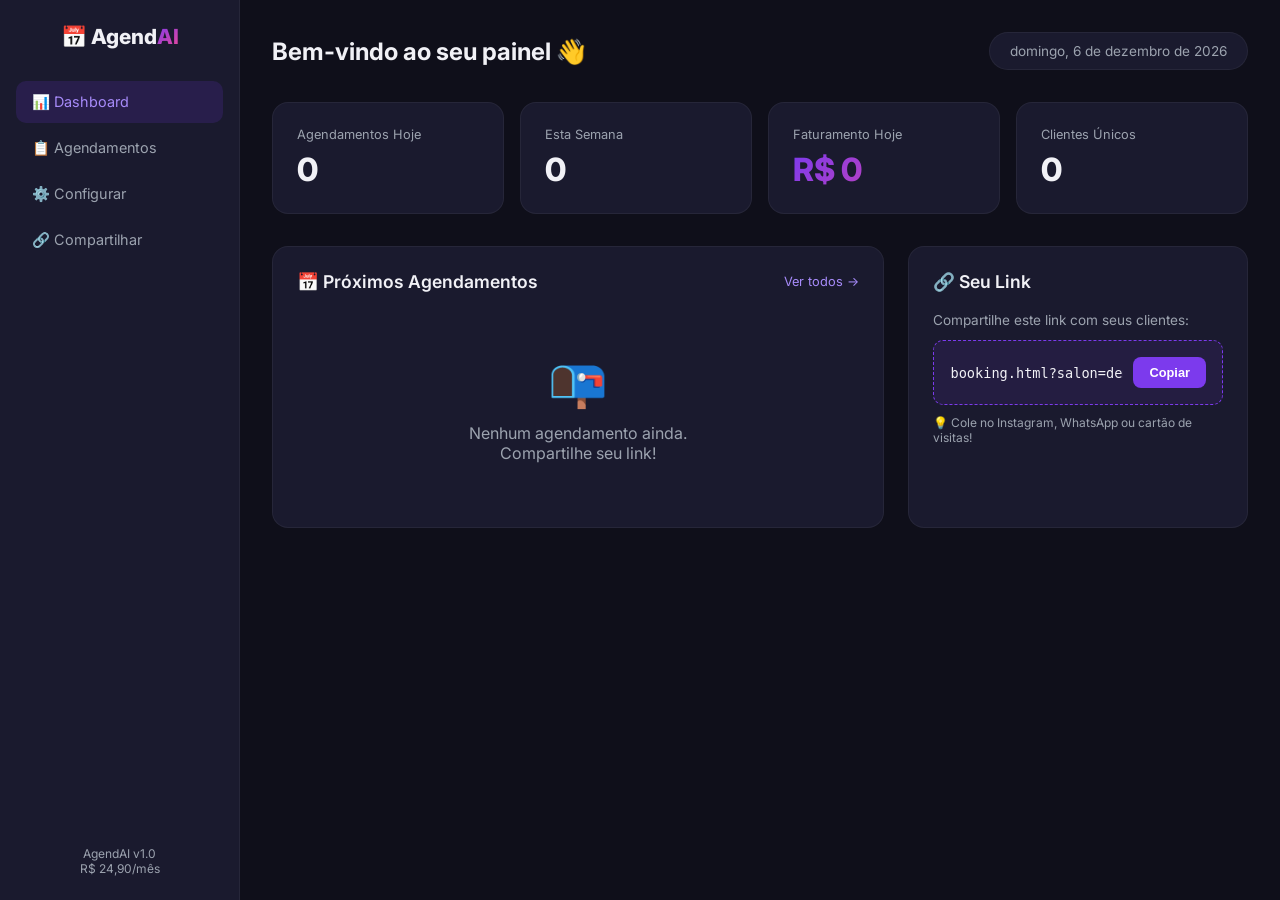
==== admin.html @ f523b021 "AgendAI v1.0 - Sistema de agendamento para salões" ====
<!DOCTYPE html>
<html lang="pt-BR">
<head>
    <meta charset="UTF-8">
    <meta name="viewport" content="width=device-width, initial-scale=1.0">
    <title>AgendAI — Painel do Salão</title>
    <link href="https://fonts.googleapis.com/css2?family=Inter:wght@300;400;500;600;700;800;900&display=swap" rel="stylesheet">
    <style>
        :root {
            --primary: #7C3AED; --primary-light: #A78BFA; --bg: #0F0F1A;
            --bg-card: #1A1A2E; --bg-hover: #222240; --text: #F1F1F6; --text-muted: #9CA3AF;
            --success: #10B981; --warning: #F59E0B; --danger: #EF4444;
            --gradient: linear-gradient(135deg, #7C3AED 0%, #EC4899 100%); --radius: 16px;
        }
        * { margin: 0; padding: 0; box-sizing: border-box; }
        body { font-family: 'Inter', sans-serif; background: var(--bg); color: var(--text); min-height: 100vh; display: flex; }

        .sidebar { width: 240px; background: var(--bg-card); border-right: 1px solid rgba(255,255,255,0.05);
            padding: 24px 16px; display: flex; flex-direction: column; position: fixed; height: 100vh; }
        .sidebar-logo { font-size: 1.3rem; font-weight: 800; margin-bottom: 32px; text-align: center; }
        .sidebar-logo span { background: var(--gradient); -webkit-background-clip: text; -webkit-text-fill-color: transparent; }
        .nav-item { display: flex; align-items: center; gap: 10px; padding: 12px 16px; border-radius: 10px;
            color: var(--text-muted); cursor: pointer; transition: all 0.2s; font-size: 0.9rem; margin-bottom: 4px; }
        .nav-item:hover { background: rgba(255,255,255,0.05); color: var(--text); }
        .nav-item.active { background: rgba(124,58,237,0.15); color: var(--primary-light); }
        .sidebar-footer { margin-top: auto; text-align: center; font-size: 0.75rem; color: var(--text-muted); }

        .main { margin-left: 240px; flex: 1; padding: 32px; }
        .page-header { display: flex; justify-content: space-between; align-items: center; margin-bottom: 32px; }
        .page-header h1 { font-size: 1.5rem; font-weight: 700; }
        .date-badge { background: var(--bg-card); padding: 10px 20px; border-radius: 50px;
            font-size: 0.85rem; color: var(--text-muted); border: 1px solid rgba(255,255,255,0.05); }

        .stats-grid { display: grid; grid-template-columns: repeat(4, 1fr); gap: 16px; margin-bottom: 32px; }
        .stat-card { background: var(--bg-card); border-radius: var(--radius); padding: 24px;
            border: 1px solid rgba(255,255,255,0.05); }
        .stat-label { font-size: 0.8rem; color: var(--text-muted); margin-bottom: 8px; }
        .stat-value { font-size: 2rem; font-weight: 800; }
        .stat-value.revenue { background: var(--gradient); -webkit-background-clip: text; -webkit-text-fill-color: transparent; }
        .stat-change { font-size: 0.75rem; margin-top: 4px; }
        .stat-change.up { color: var(--success); }
        .stat-change.down { color: var(--danger); }

        .content-grid { display: grid; grid-template-columns: 2fr 1fr; gap: 24px; }

        .card { background: var(--bg-card); border-radius: var(--radius); padding: 24px;
            border: 1px solid rgba(255,255,255,0.05); }
        .card-header { display: flex; justify-content: space-between; align-items: center; margin-bottom: 20px; }
        .card-header h2 { font-size: 1.1rem; font-weight: 600; }
        .card-action { font-size: 0.8rem; color: var(--primary-light); cursor: pointer; }

        .booking-row { display: flex; align-items: center; gap: 14px; padding: 14px;
            border-radius: 10px; margin-bottom: 8px; transition: background 0.2s; }
        .booking-row:hover { background: var(--bg-hover); }
        .booking-time { font-size: 0.85rem; font-weight: 700; min-width: 50px; color: var(--primary-light); }
        .booking-info { flex: 1; }
        .booking-info h4 { font-size: 0.9rem; font-weight: 500; }
        .booking-info p { font-size: 0.75rem; color: var(--text-muted); }
        .booking-status { padding: 4px 12px; border-radius: 50px; font-size: 0.7rem; font-weight: 600; }
        .status-confirmed { background: rgba(16,185,129,0.15); color: var(--success); }
        .status-pending { background: rgba(245,158,11,0.15); color: var(--warning); }
        .status-cancelled { background: rgba(239,68,68,0.15); color: var(--danger); }

        .empty-state { text-align: center; padding: 40px; color: var(--text-muted); }
        .empty-state span { font-size: 3rem; display: block; margin-bottom: 12px; }

        .link-box { background: rgba(124,58,237,0.1); border: 1px dashed var(--primary);
            border-radius: 10px; padding: 16px; margin-top: 12px; display: flex; align-items: center; gap: 10px; }
        .link-box input { flex: 1; background: none; border: none; color: var(--text); font-size: 0.85rem;
            font-family: monospace; outline: none; }
        .link-box button { background: var(--primary); color: white; border: none; padding: 8px 16px;
            border-radius: 8px; cursor: pointer; font-size: 0.8rem; font-weight: 600; }

        .setup-form { margin-top: 16px; }
        .setup-form .input-row { margin-bottom: 12px; }
        .setup-form label { display: block; font-size: 0.8rem; color: var(--text-muted); margin-bottom: 4px; }
        .setup-form input, .setup-form select { width: 100%; padding: 10px 14px; background: var(--bg);
            border: 1px solid rgba(255,255,255,0.08); border-radius: 8px; color: var(--text);
            font-size: 0.9rem; font-family: inherit; outline: none; }
        .setup-form input:focus, .setup-form select:focus { border-color: var(--primary); }
        .btn-sm { padding: 10px 20px; background: var(--gradient); color: white; border: none;
            border-radius: 50px; font-weight: 600; cursor: pointer; font-size: 0.85rem; font-family: inherit; margin-top: 12px; }

        @media (max-width: 1024px) {
            .sidebar { display: none; }
            .main { margin-left: 0; }
            .stats-grid { grid-template-columns: repeat(2, 1fr); }
            .content-grid { grid-template-columns: 1fr; }
        }
    </style>
</head>
<body>
    <aside class="sidebar">
        <div class="sidebar-logo">📅 Agend<span>AI</span></div>
        <div class="nav-item active" onclick="showPage('dashboard')">📊 Dashboard</div>
        <div class="nav-item" onclick="showPage('bookings')">📋 Agendamentos</div>
        <div class="nav-item" onclick="showPage('config')">⚙️ Configurar</div>
        <div class="nav-item" onclick="showPage('share')">🔗 Compartilhar</div>
        <div class="sidebar-footer">AgendAI v1.0<br>R$ 24,90/mês</div>
    </aside>

    <main class="main">
        <!-- Dashboard Page -->
        <div id="pageDashboard">
            <div class="page-header">
                <h1>Bem-vindo ao seu painel 👋</h1>
                <div class="date-badge" id="todayDate"></div>
            </div>

            <div class="stats-grid">
                <div class="stat-card">
                    <p class="stat-label">Agendamentos Hoje</p>
                    <p class="stat-value" id="statToday">0</p>
                </div>
                <div class="stat-card">
                    <p class="stat-label">Esta Semana</p>
                    <p class="stat-value" id="statWeek">0</p>
                </div>
                <div class="stat-card">
                    <p class="stat-label">Faturamento Hoje</p>
                    <p class="stat-value revenue" id="statRevenue">R$ 0</p>
                </div>
                <div class="stat-card">
                    <p class="stat-label">Clientes Únicos</p>
                    <p class="stat-value" id="statClients">0</p>
                </div>
            </div>

            <div class="content-grid">
                <div class="card">
                    <div class="card-header">
                        <h2>📅 Próximos Agendamentos</h2>
                        <span class="card-action" onclick="showPage('bookings')">Ver todos →</span>
                    </div>
                    <div id="upcomingList">
                        <div class="empty-state"><span>📭</span>Nenhum agendamento ainda.<br>Compartilhe seu link para receber clientes!</div>
                    </div>
                </div>
                <div class="card">
                    <div class="card-header"><h2>🔗 Seu Link</h2></div>
                    <p style="font-size:0.85rem;color:var(--text-muted);margin-bottom:12px;">Compartilhe este link com seus clientes:</p>
                    <div class="link-box">
                        <input type="text" id="shareLink" value="booking.html?salon=demo" readonly>
                        <button onclick="copyLink()">Copiar</button>
                    </div>
                    <p style="font-size:0.75rem;color:var(--text-muted);margin-top:10px;">💡 Cole no Instagram, WhatsApp ou cartão de visitas!</p>
                </div>
            </div>
        </div>

        <!-- Bookings Page -->
        <div id="pageBookings" style="display:none;">
            <div class="page-header">
                <h1>📋 Todos os Agendamentos</h1>
            </div>
            <div class="card">
                <div id="allBookingsList">
                    <div class="empty-state"><span>📭</span>Nenhum agendamento registrado.</div>
                </div>
            </div>
        </div>

        <!-- Config Page -->
        <div id="pageConfig" style="display:none;">
            <div class="page-header"><h1>⚙️ Configurar Salão</h1></div>
            <div class="card">
                <div class="card-header"><h2>Dados do Salão</h2></div>
                <div class="setup-form">
                    <div class="input-row">
                        <label>Nome do Salão</label>
                        <input type="text" id="cfgName" placeholder="Meu Salão">
                    </div>
                    <div class="input-row">
                        <label>Endereço</label>
                        <input type="text" id="cfgAddr" placeholder="Rua, número — Cidade">
                    </div>
                    <div class="input-row">
                        <label>WhatsApp do Salão</label>
                        <input type="tel" id="cfgPhone" placeholder="(11) 99999-9999">
                    </div>
                    <button class="btn-sm" onclick="saveConfig()">Salvar Configurações</button>
                </div>
            </div>
        </div>

        <!-- Share Page -->
        <div id="pageShare" style="display:none;">
            <div class="page-header"><h1>🔗 Compartilhar Link</h1></div>
            <div class="card">
                <div class="card-header"><h2>Link de Agendamento</h2></div>
                <p style="font-size:0.9rem;color:var(--text-muted);margin-bottom:16px;">Envie este link para seus clientes agendarem online:</p>
                <div class="link-box">
                    <input type="text" id="shareLink2" value="booking.html?salon=demo" readonly>
                    <button onclick="copyLink()">Copiar</button>
                </div>
                <h3 style="margin-top:24px;font-size:0.95rem;">Compartilhar via:</h3>
                <div style="display:flex;gap:12px;margin-top:12px;">
                    <button class="btn-sm" onclick="shareWhatsApp()">📱 WhatsApp</button>
                    <button class="btn-sm" onclick="shareInstagram()">📸 Instagram</button>
                </div>
            </div>
        </div>
    </main>

    <script>
    const SALON_ID = 'demo';

    function init() {
        document.getElementById('todayDate').textContent =
            new Date().toLocaleDateString('pt-BR', { weekday: 'long', day: 'numeric', month: 'long', year: 'numeric' });
        loadStats();
        loadUpcoming();
    }

    function getBookings() {
        return JSON.parse(localStorage.getItem(`agendai_${SALON_ID}_bookings`) || '[]');
    }

    function loadStats() {
        const bookings = getBookings();
        const today = new Date().toISOString().split('T')[0];
        const todayBookings = bookings.filter(b => b.date === today);

        const weekStart = new Date();
        weekStart.setDate(weekStart.getDate() - weekStart.getDay());
        const weekBookings = bookings.filter(b => new Date(b.date) >= weekStart);

        const uniquePhones = new Set(bookings.map(b => b.clientPhone));

        document.getElementById('statToday').textContent = todayBookings.length;
        document.getElementById('statWeek').textContent = weekBookings.length;
        document.getElementById('statRevenue').textContent = `R$ ${todayBookings.reduce((s, b) => s + (b.price || 0), 0)}`;
        document.getElementById('statClients').textContent = uniquePhones.size;
    }

    function loadUpcoming() {
        const bookings = getBookings();
        const today = new Date().toISOString().split('T')[0];
        const upcoming = bookings.filter(b => b.date >= today).sort((a, b) => a.date.localeCompare(b.date) || a.time.localeCompare(b.time)).slice(0, 8);

        const container = document.getElementById('upcomingList');
        if (upcoming.length === 0) {
            container.innerHTML = '<div class="empty-state"><span>📭</span>Nenhum agendamento ainda.<br>Compartilhe seu link!</div>';
            return;
        }

        container.innerHTML = upcoming.map(b => `
            <div class="booking-row">
                <span class="booking-time">${b.time}</span>
                <div class="booking-info">
                    <h4>${b.clientName}</h4>
                    <p>${b.service} • ${b.pro} • ${new Date(b.date + 'T12:00:00').toLocaleDateString('pt-BR', { day: 'numeric', month: 'short' })}</p>
                </div>
                <span class="booking-status status-${b.status}">${b.status === 'confirmed' ? 'Confirmado' : b.status}</span>
            </div>
        `).join('');

        // Also update all bookings page
        document.getElementById('allBookingsList').innerHTML = bookings.sort((a, b) => b.createdAt?.localeCompare(a.createdAt)).map(b => `
            <div class="booking-row">
                <span class="booking-time">${b.time}</span>
                <div class="booking-info">
                    <h4>${b.clientName} — ${b.clientPhone}</h4>
                    <p>${b.service} • ${b.pro} • ${new Date(b.date + 'T12:00:00').toLocaleDateString('pt-BR', { weekday: 'short', day: 'numeric', month: 'short' })}</p>
                </div>
                <span class="booking-status status-${b.status}">${b.status === 'confirmed' ? 'Confirmado' : b.status}</span>
            </div>
        `).join('');
    }

    function showPage(page) {
        document.querySelectorAll('.main > div').forEach(d => d.style.display = 'none');
        document.querySelectorAll('.nav-item').forEach(n => n.classList.remove('active'));

        const pages = { dashboard: 'pageDashboard', bookings: 'pageBookings', config: 'pageConfig', share: 'pageShare' };
        document.getElementById(pages[page]).style.display = 'block';
        event.target.classList.add('active');

        if (page === 'bookings') loadUpcoming();
    }

    function copyLink() {
        const input = document.getElementById('shareLink');
        input.select();
        document.execCommand('copy');
        alert('Link copiado!');
    }

    function shareWhatsApp() {
        const link = document.getElementById('shareLink').value;
        window.open(`https://wa.me/?text=Agende seu horário online: ${encodeURIComponent(link)}`, '_blank');
    }

    function saveConfig() {
        const config = {
            name: document.getElementById('cfgName').value,
            address: document.getElementById('cfgAddr').value,
            phone: document.getElementById('cfgPhone').value,
        };
        localStorage.setItem(`agendai_${SALON_ID}_config`, JSON.stringify(config));
        alert('Configurações salvas!');
    }

    init();
    </script>
</body>
</html>
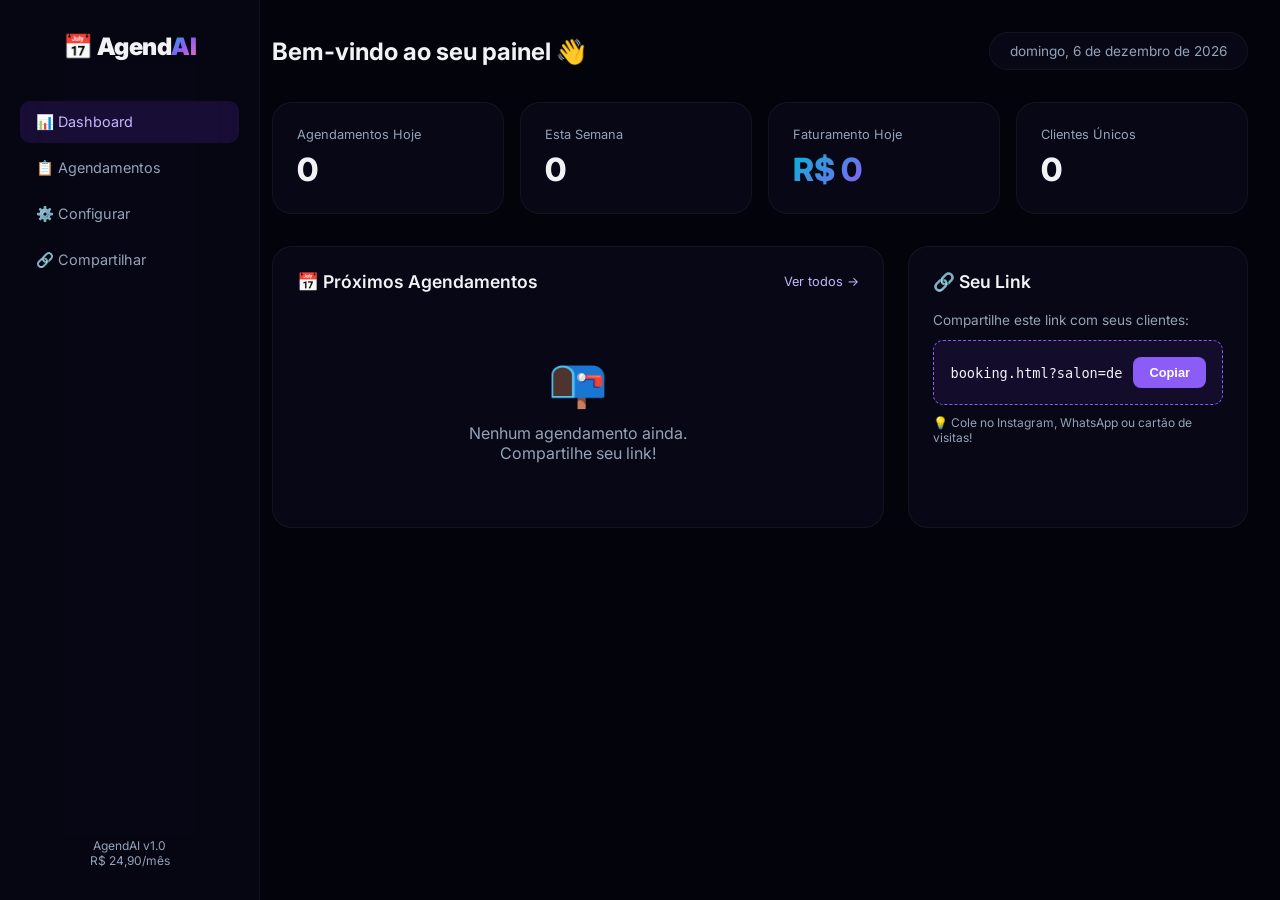
==== commit 23beb528: "Fix root routing to point to booking screen and fix portal links" ====
--- a/admin.html
+++ b/admin.html
@@ -7,17 +7,18 @@
     <link href="https://fonts.googleapis.com/css2?family=Inter:wght@300;400;500;600;700;800;900&display=swap" rel="stylesheet">
     <style>
         :root {
-            --primary: #7C3AED; --primary-light: #A78BFA; --bg: #0F0F1A;
-            --bg-card: #1A1A2E; --bg-hover: #222240; --text: #F1F1F6; --text-muted: #9CA3AF;
+            --primary: #8B5CF6; --primary-light: #C4B5FD; --bg: #03030b;
+            --bg-card: rgba(15, 15, 35, 0.45); --bg-hover: rgba(34, 34, 64, 0.6); --text: #F1F1F6; --text-muted: #94A3B8;
             --success: #10B981; --warning: #F59E0B; --danger: #EF4444;
-            --gradient: linear-gradient(135deg, #7C3AED 0%, #EC4899 100%); --radius: 16px;
+            --gradient: linear-gradient(135deg, #06B6D4 0%, #8B5CF6 50%, #F472B6 100%); --radius: 20px;
+            --glass: blur(40px) saturate(220%);
         }
         * { margin: 0; padding: 0; box-sizing: border-box; }
         body { font-family: 'Inter', sans-serif; background: var(--bg); color: var(--text); min-height: 100vh; display: flex; }
 
-        .sidebar { width: 240px; background: var(--bg-card); border-right: 1px solid rgba(255,255,255,0.05);
-            padding: 24px 16px; display: flex; flex-direction: column; position: fixed; height: 100vh; }
-        .sidebar-logo { font-size: 1.3rem; font-weight: 800; margin-bottom: 32px; text-align: center; }
+        .sidebar { width: 260px; background: rgba(8, 8, 20, 0.8); border-right: 1px solid rgba(255,255,255,0.05);
+            padding: 32px 20px; display: flex; flex-direction: column; position: fixed; height: 100vh; backdrop-filter: var(--glass); }
+        .sidebar-logo { font-size: 1.5rem; font-weight: 900; margin-bottom: 40px; text-align: center; letter-spacing: -0.02em; }
         .sidebar-logo span { background: var(--gradient); -webkit-background-clip: text; -webkit-text-fill-color: transparent; }
         .nav-item { display: flex; align-items: center; gap: 10px; padding: 12px 16px; border-radius: 10px;
             color: var(--text-muted); cursor: pointer; transition: all 0.2s; font-size: 0.9rem; margin-bottom: 4px; }
@@ -87,15 +88,23 @@
             .stats-grid { grid-template-columns: repeat(2, 1fr); }
             .content-grid { grid-template-columns: 1fr; }
         }
+        /* BUG#8 FIX: classe de highlight que estava sendo adicionada via JS mas não existia no CSS */
+        @keyframes highlightPulse {
+            0%   { box-shadow: 0 0 0 0 rgba(124,58,237,0.5); }
+            50%  { box-shadow: 0 0 24px 6px rgba(124,58,237,0.2); }
+            100% { box-shadow: none; }
+        }
+        .new-booking-highlight { animation: highlightPulse 2s ease; }
     </style>
 </head>
 <body>
     <aside class="sidebar">
         <div class="sidebar-logo">📅 Agend<span>AI</span></div>
-        <div class="nav-item active" onclick="showPage('dashboard')">📊 Dashboard</div>
-        <div class="nav-item" onclick="showPage('bookings')">📋 Agendamentos</div>
-        <div class="nav-item" onclick="showPage('config')">⚙️ Configurar</div>
-        <div class="nav-item" onclick="showPage('share')">🔗 Compartilhar</div>
+        <!-- BUG#1 FIX: passando event explicitamente para evitar dependência do `event` global implícito -->
+        <div class="nav-item active" onclick="showPage('dashboard', event)">📊 Dashboard</div>
+        <div class="nav-item" onclick="showPage('bookings', event)">📋 Agendamentos</div>
+        <div class="nav-item" onclick="showPage('config', event)">⚙️ Configurar</div>
+        <div class="nav-item" onclick="showPage('share', event)">🔗 Compartilhar</div>
         <div class="sidebar-footer">AgendAI v1.0<br>R$ 24,90/mês</div>
     </aside>
 
@@ -163,7 +172,8 @@
         <!-- Config Page -->
         <div id="pageConfig" style="display:none;">
             <div class="page-header"><h1>⚙️ Configurar Salão</h1></div>
-            <div class="card">
+            <!-- Dados básicos -->
+            <div class="card" style="margin-bottom:24px;">
                 <div class="card-header"><h2>Dados do Salão</h2></div>
                 <div class="setup-form">
                     <div class="input-row">
@@ -178,9 +188,33 @@
                         <label>WhatsApp do Salão</label>
                         <input type="tel" id="cfgPhone" placeholder="(11) 99999-9999">
                     </div>
-                    <button class="btn-sm" onclick="saveConfig()">Salvar Configurações</button>
-                </div>
-            </div>
+                </div>
+            </div>
+            <!-- Serviços -->
+            <div class="card" style="margin-bottom:24px;">
+                <div class="card-header"><h2>✂️ Serviços</h2></div>
+                <div id="servicesList" style="margin-bottom:12px;"></div>
+                <div style="display:grid;grid-template-columns:1fr 80px 70px auto;gap:8px;align-items:end;">
+                    <div><label style="font-size:0.75rem;color:var(--text-muted);">Nome</label>
+                        <input type="text" id="svcName" placeholder="Ex: Corte Feminino" style="width:100%;padding:8px 10px;background:var(--bg);border:1px solid rgba(255,255,255,0.08);border-radius:8px;color:var(--text);font-family:inherit;outline:none;"></div>
+                    <div><label style="font-size:0.75rem;color:var(--text-muted);">Min</label>
+                        <input type="number" id="svcDur" placeholder="45" min="5" style="width:100%;padding:8px 10px;background:var(--bg);border:1px solid rgba(255,255,255,0.08);border-radius:8px;color:var(--text);font-family:inherit;outline:none;"></div>
+                    <div><label style="font-size:0.75rem;color:var(--text-muted);">R$</label>
+                        <input type="number" id="svcPrice" placeholder="80" min="0" style="width:100%;padding:8px 10px;background:var(--bg);border:1px solid rgba(255,255,255,0.08);border-radius:8px;color:var(--text);font-family:inherit;outline:none;"></div>
+                    <button class="btn-sm" style="margin-top:0;padding:8px 14px;" onclick="addService()">+ Add</button>
+                </div>
+            </div>
+            <!-- Profissionais -->
+            <div class="card" style="margin-bottom:24px;">
+                <div class="card-header"><h2>👤 Profissionais</h2></div>
+                <div id="prosList" style="margin-bottom:12px;"></div>
+                <div style="display:grid;grid-template-columns:1fr auto;gap:8px;align-items:end;">
+                    <div><label style="font-size:0.75rem;color:var(--text-muted);">Nome</label>
+                        <input type="text" id="proName" placeholder="Ex: Ana Paula" style="width:100%;padding:8px 10px;background:var(--bg);border:1px solid rgba(255,255,255,0.08);border-radius:8px;color:var(--text);font-family:inherit;outline:none;"></div>
+                    <button class="btn-sm" style="margin-top:0;padding:8px 14px;" onclick="addPro()">+ Add</button>
+                </div>
+            </div>
+            <button class="btn-sm" onclick="saveConfig()">💾 Salvar Todas as Configurações</button>
         </div>
 
         <!-- Share Page -->
@@ -210,6 +244,29 @@
             new Date().toLocaleDateString('pt-BR', { weekday: 'long', day: 'numeric', month: 'long', year: 'numeric' });
         loadStats();
         loadUpcoming();
+        
+        // Listen for new bookings from the booking iframe
+        window.addEventListener('storage', (e) => {
+            if (e.key === `agendai_${SALON_ID}_bookings` || e.key === 'agendai_new_booking_trigger') {
+                refreshDashboard();
+            }
+        });
+    }
+
+    function refreshDashboard() {
+        loadStats();
+        loadUpcoming();
+        // Add a visual feedback that things updated (Zero-Jank approach)
+        const container = document.getElementById('upcomingList');
+        if (container) {
+            container.style.transition = 'opacity 0.2s ease';
+            container.style.opacity = '0.5';
+            setTimeout(() => {
+                container.style.opacity = '1';
+                container.classList.add('new-booking-highlight');
+                setTimeout(() => container.classList.remove('new-booking-highlight'), 2000);
+            }, 100);
+        }
     }
 
     function getBookings() {
@@ -221,9 +278,12 @@
         const today = new Date().toISOString().split('T')[0];
         const todayBookings = bookings.filter(b => b.date === today);
 
+        // BUG#5 FIX: setHours(0,0,0,0) para evitar erro de fuso horário na comparação de datas
         const weekStart = new Date();
         weekStart.setDate(weekStart.getDate() - weekStart.getDay());
-        const weekBookings = bookings.filter(b => new Date(b.date) >= weekStart);
+        weekStart.setHours(0, 0, 0, 0);
+        // Usa 'T12:00:00' para forçar interpretação local (evita UTC midnight vs local midnight)
+        const weekBookings = bookings.filter(b => new Date(b.date + 'T12:00:00') >= weekStart);
 
         const uniquePhones = new Set(bookings.map(b => b.clientPhone));
 
@@ -255,8 +315,10 @@
             </div>
         `).join('');
 
-        // Also update all bookings page
-        document.getElementById('allBookingsList').innerHTML = bookings.sort((a, b) => b.createdAt?.localeCompare(a.createdAt)).map(b => `
+        // BUG#7 FIX: sort com campo opcional usando fallback para string vazia (evita undefined → ordem não-determinística)
+        document.getElementById('allBookingsList').innerHTML = bookings
+            .sort((a, b) => (b.createdAt || '').localeCompare(a.createdAt || ''))
+            .map(b => `
             <div class="booking-row">
                 <span class="booking-time">${b.time}</span>
                 <div class="booking-info">
@@ -268,37 +330,137 @@
         `).join('');
     }
 
-    function showPage(page) {
-        document.querySelectorAll('.main > div').forEach(d => d.style.display = 'none');
+    // BUG#1 FIX: recebe `ev` explicitamente (event global implícito é deprecado e não confiável)
+    // BUG#2 FIX: seletor [id^="page"] é específico e não afeta elementos não-page
+    function showPage(page, ev) {
+        document.querySelectorAll('[id^="page"]').forEach(d => d.style.display = 'none');
         document.querySelectorAll('.nav-item').forEach(n => n.classList.remove('active'));
 
         const pages = { dashboard: 'pageDashboard', bookings: 'pageBookings', config: 'pageConfig', share: 'pageShare' };
-        document.getElementById(pages[page]).style.display = 'block';
-        event.target.classList.add('active');
+        const pageEl = document.getElementById(pages[page]);
+        if (pageEl) pageEl.style.display = 'block';
+        // Sobe para o .nav-item mesmo que o clique tenha sido num filho (emoji, etc)
+        const navItem = ev && ev.target ? ev.target.closest('.nav-item') : null;
+        if (navItem) navItem.classList.add('active');
 
         if (page === 'bookings') loadUpcoming();
+        if (page === 'config') loadConfigPage();
     }
 
     function copyLink() {
-        const input = document.getElementById('shareLink');
-        input.select();
-        document.execCommand('copy');
+        // Copia do campo visível (shareLink ou shareLink2 dependendo da página ativa)
+        const input = document.getElementById('shareLink2') || document.getElementById('shareLink');
+        if (input) { input.select(); document.execCommand('copy'); }
         alert('Link copiado!');
     }
 
+    // BUG#3 FIX: busca qualquer um dos dois shareLink inputs (dashboard ou share page)
+    function _getShareLink() {
+        const el = document.getElementById('shareLink2') || document.getElementById('shareLink');
+        return el ? el.value : 'booking.html?salon=demo';
+    }
+
     function shareWhatsApp() {
-        const link = document.getElementById('shareLink').value;
-        window.open(`https://wa.me/?text=Agende seu horário online: ${encodeURIComponent(link)}`, '_blank');
-    }
+        const link = _getShareLink();
+        window.open(`https://wa.me/?text=${encodeURIComponent('Agende seu horário online: ' + link)}`, '_blank');
+    }
+
+    // BUG#10 FIX: função shareInstagram estava sendo chamada mas não existia → ReferenceError
+    function shareInstagram() {
+        const link = _getShareLink();
+        if (navigator.clipboard) {
+            navigator.clipboard.writeText(link).then(() => alert('Link copiado! Cole na bio do Instagram 📸'));
+        } else {
+            const tmp = document.createElement('input');
+            document.body.appendChild(tmp);
+            tmp.value = link;
+            tmp.select();
+            document.execCommand('copy');
+            document.body.removeChild(tmp);
+            alert('Link copiado! Cole na bio do Instagram 📸');
+        }
+    }
+
+    // === CONFIG: Estado local de serviços/profissionais ===
+    let cfgServices = [];
+    let cfgPros = [];
+
+    function loadConfigPage() {
+        const saved = JSON.parse(localStorage.getItem(`agendai_${SALON_ID}_config`) || 'null');
+        if (saved) {
+            document.getElementById('cfgName').value  = saved.name    || '';
+            document.getElementById('cfgAddr').value  = saved.address || '';
+            document.getElementById('cfgPhone').value = saved.phone   || '';
+            cfgServices = Array.isArray(saved.services)     ? [...saved.services]     : [];
+            cfgPros     = Array.isArray(saved.professionals) ? saved.professionals.filter(p => p.name !== 'Qualquer') : [];
+        }
+        renderCfgServices();
+        renderCfgPros();
+    }
+
+    function renderCfgServices() {
+        const el = document.getElementById('servicesList');
+        if (!el) return;
+        if (cfgServices.length === 0) { el.innerHTML = '<p style="color:var(--text-muted);font-size:0.8rem;">Nenhum serviço cadastrado ainda.</p>'; return; }
+        el.innerHTML = cfgServices.map((s, i) => `
+            <div style="display:flex;justify-content:space-between;align-items:center;padding:10px 0;border-bottom:1px solid rgba(255,255,255,0.05);">
+                <span style="font-size:0.9rem;">${s.emoji || '✂️'} ${s.name} — ${s.duration}min — R$ ${s.price}</span>
+                <button onclick="removeService(${i})" style="background:rgba(239,68,68,0.15);border:none;color:#EF4444;padding:4px 10px;border-radius:6px;cursor:pointer;">✕</button>
+            </div>
+        `).join('');
+    }
+
+    function renderCfgPros() {
+        const el = document.getElementById('prosList');
+        if (!el) return;
+        if (cfgPros.length === 0) { el.innerHTML = '<p style="color:var(--text-muted);font-size:0.8rem;">Nenhum profissional cadastrado ainda.</p>'; return; }
+        el.innerHTML = cfgPros.map((p, i) => `
+            <div style="display:flex;justify-content:space-between;align-items:center;padding:10px 0;border-bottom:1px solid rgba(255,255,255,0.05);">
+                <span style="font-size:0.9rem;">👤 ${p.name}</span>
+                <button onclick="removePro(${i})" style="background:rgba(239,68,68,0.15);border:none;color:#EF4444;padding:4px 10px;border-radius:6px;cursor:pointer;">✕</button>
+            </div>
+        `).join('');
+    }
+
+    function addService() {
+        const name  = document.getElementById('svcName').value.trim();
+        const dur   = parseInt(document.getElementById('svcDur').value);
+        const price = parseInt(document.getElementById('svcPrice').value);
+        if (!name || !dur || !price) { alert('Preencha nome, duração e preço.'); return; }
+        cfgServices.push({ id: Date.now(), name, duration: dur, price, emoji: '✂️' });
+        document.getElementById('svcName').value = '';
+        document.getElementById('svcDur').value  = '';
+        document.getElementById('svcPrice').value = '';
+        renderCfgServices();
+    }
+
+    function removeService(i) { cfgServices.splice(i, 1); renderCfgServices(); }
+
+    function addPro() {
+        const name = document.getElementById('proName').value.trim();
+        if (!name) { alert('Digite o nome do profissional.'); return; }
+        cfgPros.push({ id: Date.now(), name, emoji: '👤' });
+        document.getElementById('proName').value = '';
+        renderCfgPros();
+    }
+
+    function removePro(i) { cfgPros.splice(i, 1); renderCfgPros(); }
 
     function saveConfig() {
+        // BUG-C2 FIX: salva TODOS os campos necessários para booking.html funcionar corretamente
+        const prosWithQualquer = [...cfgPros, { id: 0, name: 'Qualquer', emoji: '🔄' }];
         const config = {
-            name: document.getElementById('cfgName').value,
-            address: document.getElementById('cfgAddr').value,
-            phone: document.getElementById('cfgPhone').value,
+            name:          document.getElementById('cfgName').value.trim(),
+            address:       document.getElementById('cfgAddr').value.trim(),
+            phone:         document.getElementById('cfgPhone').value.trim(),
+            services:      cfgServices,
+            professionals: prosWithQualquer,
+            hours:         ['08:00','08:30','09:00','09:30','10:00','10:30','11:00','11:30','14:00','14:30','15:00','15:30','16:00','16:30','17:00','17:30','18:00'],
+            closedDays:    [0],
         };
+        if (!config.name) { alert('O nome do salão é obrigatório.'); return; }
         localStorage.setItem(`agendai_${SALON_ID}_config`, JSON.stringify(config));
-        alert('Configurações salvas!');
+        alert('✅ Configurações salvas! Seus clientes já verão as informações atualizadas.');
     }
 
     init();
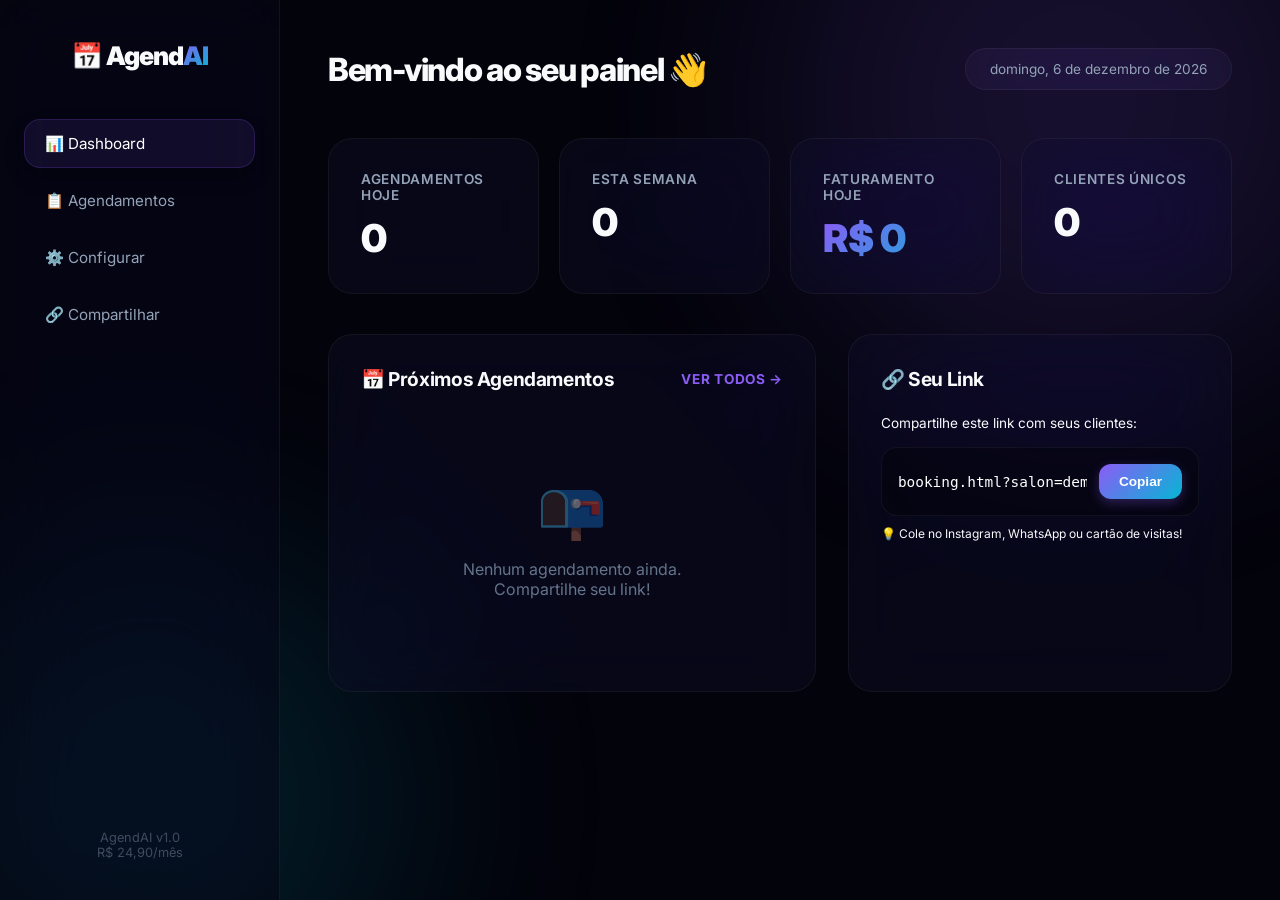
==== commit e2e32081: "feat: sync client portal changes and design variables" ====
--- a/admin.html
+++ b/admin.html
@@ -7,97 +7,136 @@
     <link href="https://fonts.googleapis.com/css2?family=Inter:wght@300;400;500;600;700;800;900&display=swap" rel="stylesheet">
     <style>
         :root {
-            --primary: #8B5CF6; --primary-light: #C4B5FD; --bg: #03030b;
-            --bg-card: rgba(15, 15, 35, 0.45); --bg-hover: rgba(34, 34, 64, 0.6); --text: #F1F1F6; --text-muted: #94A3B8;
-            --success: #10B981; --warning: #F59E0B; --danger: #EF4444;
-            --gradient: linear-gradient(135deg, #06B6D4 0%, #8B5CF6 50%, #F472B6 100%); --radius: 20px;
-            --glass: blur(40px) saturate(220%);
+            --p: #ffffff; --pl: #94a3b8; --bg: #03030b;
+            --bg-card: rgba(15, 15, 35, 0.4); --text: #f8fafc; --muted: #64748b;
+            --acc: #8b5cf6; --acc2: #06b6d4; --success: #10b981;
+            --gradient: linear-gradient(135deg, var(--acc) 0%, var(--acc2) 100%);
+            --glass: blur(40px) saturate(200%);
+            --r: 24px;
         }
         * { margin: 0; padding: 0; box-sizing: border-box; }
-        body { font-family: 'Inter', sans-serif; background: var(--bg); color: var(--text); min-height: 100vh; display: flex; }
-
-        .sidebar { width: 260px; background: rgba(8, 8, 20, 0.8); border-right: 1px solid rgba(255,255,255,0.05);
-            padding: 32px 20px; display: flex; flex-direction: column; position: fixed; height: 100vh; backdrop-filter: var(--glass); }
-        .sidebar-logo { font-size: 1.5rem; font-weight: 900; margin-bottom: 40px; text-align: center; letter-spacing: -0.02em; }
+        body { 
+            font-family: 'Inter', sans-serif; background: var(--bg); color: var(--text); 
+            min-height: 100vh; display: flex; overflow-x: hidden;
+            -webkit-font-smoothing: antialiased;
+        }
+
+        /* Animated Background Orbs */
+        .orb { position: fixed; border-radius: 50%; filter: blur(120px); opacity: 0.15; pointer-events: none; z-index: -1; animation: orbit 20s linear infinite; }
+        .orb-1 { width: 600px; height: 600px; background: var(--acc); top: -200px; right: -100px; }
+        .orb-2 { width: 500px; height: 500px; background: var(--acc2); bottom: -150px; left: -100px; animation-delay: -5s; }
+        @keyframes orbit { 0% { transform: translate(0,0) scale(1); } 50% { transform: translate(50px, 30px) scale(1.1); } 100% { transform: translate(0,0) scale(1); } }
+
+        .sidebar { 
+            width: 280px; background: rgba(8, 8, 20, 0.6); border-right: 1px solid rgba(255,255,255,0.05);
+            padding: 40px 24px; display: flex; flex-direction: column; position: fixed; height: 100vh; 
+            backdrop-filter: var(--glass); z-index: 100;
+        }
+        .sidebar-logo { font-size: 1.6rem; font-weight: 900; margin-bottom: 48px; text-align: center; letter-spacing: -0.04em; }
         .sidebar-logo span { background: var(--gradient); -webkit-background-clip: text; -webkit-text-fill-color: transparent; }
-        .nav-item { display: flex; align-items: center; gap: 10px; padding: 12px 16px; border-radius: 10px;
-            color: var(--text-muted); cursor: pointer; transition: all 0.2s; font-size: 0.9rem; margin-bottom: 4px; }
-        .nav-item:hover { background: rgba(255,255,255,0.05); color: var(--text); }
-        .nav-item.active { background: rgba(124,58,237,0.15); color: var(--primary-light); }
-        .sidebar-footer { margin-top: auto; text-align: center; font-size: 0.75rem; color: var(--text-muted); }
-
-        .main { margin-left: 240px; flex: 1; padding: 32px; }
-        .page-header { display: flex; justify-content: space-between; align-items: center; margin-bottom: 32px; }
-        .page-header h1 { font-size: 1.5rem; font-weight: 700; }
-        .date-badge { background: var(--bg-card); padding: 10px 20px; border-radius: 50px;
-            font-size: 0.85rem; color: var(--text-muted); border: 1px solid rgba(255,255,255,0.05); }
-
-        .stats-grid { display: grid; grid-template-columns: repeat(4, 1fr); gap: 16px; margin-bottom: 32px; }
-        .stat-card { background: var(--bg-card); border-radius: var(--radius); padding: 24px;
-            border: 1px solid rgba(255,255,255,0.05); }
-        .stat-label { font-size: 0.8rem; color: var(--text-muted); margin-bottom: 8px; }
-        .stat-value { font-size: 2rem; font-weight: 800; }
+        
+        .nav-item { 
+            display: flex; align-items: center; gap: 12px; padding: 14px 20px; border-radius: 16px;
+            color: var(--pl); cursor: pointer; transition: all 0.3s cubic-bezier(0.23, 1, 0.32, 1); 
+            font-size: 0.95rem; margin-bottom: 8px; border: 1px solid transparent;
+        }
+        .nav-item:hover { background: rgba(255,255,255,0.03); color: var(--p); transform: translateX(4px); }
+        .nav-item.active { 
+            background: rgba(139, 92, 246, 0.1); color: var(--p); 
+            border-color: rgba(139, 92, 246, 0.2); box-shadow: 0 10px 20px rgba(0,0,0,0.2);
+        }
+        .sidebar-footer { margin-top: auto; text-align: center; font-size: 0.8rem; color: var(--muted); opacity: 0.6; }
+
+        .main { margin-left: 280px; flex: 1; padding: 48px; position: relative; z-index: 1; }
+        .page-header { display: flex; justify-content: space-between; align-items: center; margin-bottom: 48px; }
+        .page-header h1 { font-size: 2rem; font-weight: 800; letter-spacing: -0.04em; }
+        .date-badge { 
+            background: rgba(255,255,255,0.03); padding: 12px 24px; border-radius: 50px;
+            font-size: 0.85rem; color: var(--pl); border: 1px solid rgba(255,255,255,0.05);
+            backdrop-filter: var(--glass);
+        }
+
+        .stats-grid { display: grid; grid-template-columns: repeat(4, 1fr); gap: 20px; margin-bottom: 40px; }
+        .stat-card { 
+            background: var(--bg-card); border-radius: var(--r); padding: 32px;
+            border: 1px solid rgba(255,255,255,0.05); backdrop-filter: var(--glass);
+            transition: all 0.4s cubic-bezier(0.23, 1, 0.32, 1);
+            position: relative; overflow: hidden;
+        }
+        .stat-card:hover { transform: translateY(-8px); border-color: rgba(255,255,255,0.1); box-shadow: 0 20px 40px rgba(0,0,0,0.4); }
+        .stat-card::after { content: ''; position: absolute; inset: 0; background: linear-gradient(90deg, transparent, rgba(255,255,255,0.03), transparent); transform: translateX(-100%); transition: 0.6s; }
+        .stat-card:hover::after { transform: translateX(100%); }
+        
+        .stat-label { font-size: 0.85rem; font-weight: 600; color: var(--pl); margin-bottom: 12px; text-transform: uppercase; letter-spacing: 0.05em; }
+        .stat-value { font-size: 2.4rem; font-weight: 900; letter-spacing: -0.02em; }
         .stat-value.revenue { background: var(--gradient); -webkit-background-clip: text; -webkit-text-fill-color: transparent; }
-        .stat-change { font-size: 0.75rem; margin-top: 4px; }
-        .stat-change.up { color: var(--success); }
-        .stat-change.down { color: var(--danger); }
-
-        .content-grid { display: grid; grid-template-columns: 2fr 1fr; gap: 24px; }
-
-        .card { background: var(--bg-card); border-radius: var(--radius); padding: 24px;
-            border: 1px solid rgba(255,255,255,0.05); }
-        .card-header { display: flex; justify-content: space-between; align-items: center; margin-bottom: 20px; }
-        .card-header h2 { font-size: 1.1rem; font-weight: 600; }
-        .card-action { font-size: 0.8rem; color: var(--primary-light); cursor: pointer; }
-
-        .booking-row { display: flex; align-items: center; gap: 14px; padding: 14px;
-            border-radius: 10px; margin-bottom: 8px; transition: background 0.2s; }
-        .booking-row:hover { background: var(--bg-hover); }
-        .booking-time { font-size: 0.85rem; font-weight: 700; min-width: 50px; color: var(--primary-light); }
+
+        .content-grid { display: grid; grid-template-columns: 2fr 1fr; gap: 32px; }
+
+        .card { 
+            background: var(--bg-card); border-radius: var(--r); padding: 32px;
+            border: 1px solid rgba(255,255,255,0.05); backdrop-filter: var(--glass);
+        }
+        .card-header { display: flex; justify-content: space-between; align-items: center; margin-bottom: 24px; }
+        .card-header h2 { font-size: 1.2rem; font-weight: 700; letter-spacing: -0.02em; }
+        .card-action { font-size: 0.85rem; color: var(--acc); font-weight: 700; cursor: pointer; text-transform: uppercase; letter-spacing: 0.05em; }
+
+        .booking-row { 
+            display: flex; align-items: center; gap: 16px; padding: 16px;
+            border-radius: 16px; margin-bottom: 12px; transition: all 0.3s;
+            border: 1px solid transparent;
+        }
+        .booking-row:hover { background: rgba(255,255,255,0.03); border-color: rgba(255,255,255,0.05); transform: scale(1.01); }
+        .booking-time { font-size: 1rem; font-weight: 800; min-width: 60px; color: var(--acc2); }
         .booking-info { flex: 1; }
-        .booking-info h4 { font-size: 0.9rem; font-weight: 500; }
-        .booking-info p { font-size: 0.75rem; color: var(--text-muted); }
-        .booking-status { padding: 4px 12px; border-radius: 50px; font-size: 0.7rem; font-weight: 600; }
-        .status-confirmed { background: rgba(16,185,129,0.15); color: var(--success); }
-        .status-pending { background: rgba(245,158,11,0.15); color: var(--warning); }
-        .status-cancelled { background: rgba(239,68,68,0.15); color: var(--danger); }
-
-        .empty-state { text-align: center; padding: 40px; color: var(--text-muted); }
-        .empty-state span { font-size: 3rem; display: block; margin-bottom: 12px; }
-
-        .link-box { background: rgba(124,58,237,0.1); border: 1px dashed var(--primary);
-            border-radius: 10px; padding: 16px; margin-top: 12px; display: flex; align-items: center; gap: 10px; }
-        .link-box input { flex: 1; background: none; border: none; color: var(--text); font-size: 0.85rem;
-            font-family: monospace; outline: none; }
-        .link-box button { background: var(--primary); color: white; border: none; padding: 8px 16px;
-            border-radius: 8px; cursor: pointer; font-size: 0.8rem; font-weight: 600; }
-
-        .setup-form { margin-top: 16px; }
-        .setup-form .input-row { margin-bottom: 12px; }
-        .setup-form label { display: block; font-size: 0.8rem; color: var(--text-muted); margin-bottom: 4px; }
-        .setup-form input, .setup-form select { width: 100%; padding: 10px 14px; background: var(--bg);
-            border: 1px solid rgba(255,255,255,0.08); border-radius: 8px; color: var(--text);
-            font-size: 0.9rem; font-family: inherit; outline: none; }
-        .setup-form input:focus, .setup-form select:focus { border-color: var(--primary); }
-        .btn-sm { padding: 10px 20px; background: var(--gradient); color: white; border: none;
-            border-radius: 50px; font-weight: 600; cursor: pointer; font-size: 0.85rem; font-family: inherit; margin-top: 12px; }
+        .booking-info h4 { font-size: 1rem; font-weight: 600; color: var(--p); }
+        .booking-info p { font-size: 0.85rem; color: var(--pl); margin-top: 2px; }
+        .booking-status { padding: 6px 14px; border-radius: 50px; font-size: 0.75rem; font-weight: 800; text-transform: uppercase; }
+        .status-confirmed { background: rgba(16,185,129,0.1); color: var(--success); border: 1px solid rgba(16,185,129,0.2); }
+
+        .empty-state { text-align: center; padding: 60px; color: var(--muted); }
+        .empty-state span { font-size: 3.5rem; display: block; margin-bottom: 16px; opacity: 0.4; }
+
+        .link-box { 
+            background: rgba(0,0,0,0.3); border: 1px solid rgba(255,255,255,0.05);
+            border-radius: 16px; padding: 16px; margin-top: 16px; display: flex; align-items: center; gap: 12px;
+            transition: 0.3s;
+        }
+        .link-box:focus-within { border-color: var(--acc); box-shadow: 0 0 20px rgba(139, 92, 246, 0.2); }
+        .link-box input { flex: 1; background: none; border: none; color: var(--p); font-size: 0.9rem; font-family: monospace; outline: none; }
+        .link-box button { 
+            background: var(--gradient); color: white; border: none; padding: 10px 20px;
+            border-radius: 12px; cursor: pointer; font-size: 0.85rem; font-weight: 800;
+            transition: 0.3s; box-shadow: 0 4px 12px rgba(139, 92, 246, 0.3);
+        }
+        .link-box button:hover { transform: translateY(-2px); box-shadow: 0 8px 20px rgba(139, 92, 246, 0.5); }
+
+        .btn-sm { 
+            padding: 12px 24px; background: var(--gradient); color: white; border: none;
+            border-radius: 50px; font-weight: 800; cursor: pointer; font-size: 0.9rem; 
+            transition: 0.3s; box-shadow: 0 10px 20px rgba(139, 92, 246, 0.3);
+        }
+        .btn-sm:hover { transform: translateY(-3px); box-shadow: 0 15px 30px rgba(139, 92, 246, 0.5); }
 
         @media (max-width: 1024px) {
-            .sidebar { display: none; }
-            .main { margin-left: 0; }
+            .sidebar { transform: translateX(-100%); transition: 0.4s; }
+            .sidebar.open { transform: translateX(0); }
+            .main { margin-left: 0; padding: 32px 20px; }
             .stats-grid { grid-template-columns: repeat(2, 1fr); }
             .content-grid { grid-template-columns: 1fr; }
         }
-        /* BUG#8 FIX: classe de highlight que estava sendo adicionada via JS mas não existia no CSS */
+
         @keyframes highlightPulse {
-            0%   { box-shadow: 0 0 0 0 rgba(124,58,237,0.5); }
-            50%  { box-shadow: 0 0 24px 6px rgba(124,58,237,0.2); }
-            100% { box-shadow: none; }
-        }
-        .new-booking-highlight { animation: highlightPulse 2s ease; }
+            0% { background: rgba(139, 92, 246, 0.2); box-shadow: 0 0 0 0 rgba(139, 92, 246, 0.4); }
+            70% { background: transparent; box-shadow: 0 0 0 20px rgba(139, 92, 246, 0); }
+            100% { background: transparent; }
+        }
+        .new-booking-highlight { animation: highlightPulse 2s cubic-bezier(0.23, 1, 0.32, 1); }
     </style>
 </head>
 <body>
+    <div class="orb orb-1"></div>
+    <div class="orb orb-2"></div>
     <aside class="sidebar">
         <div class="sidebar-logo">📅 Agend<span>AI</span></div>
         <!-- BUG#1 FIX: passando event explicitamente para evitar dependência do `event` global implícito -->
